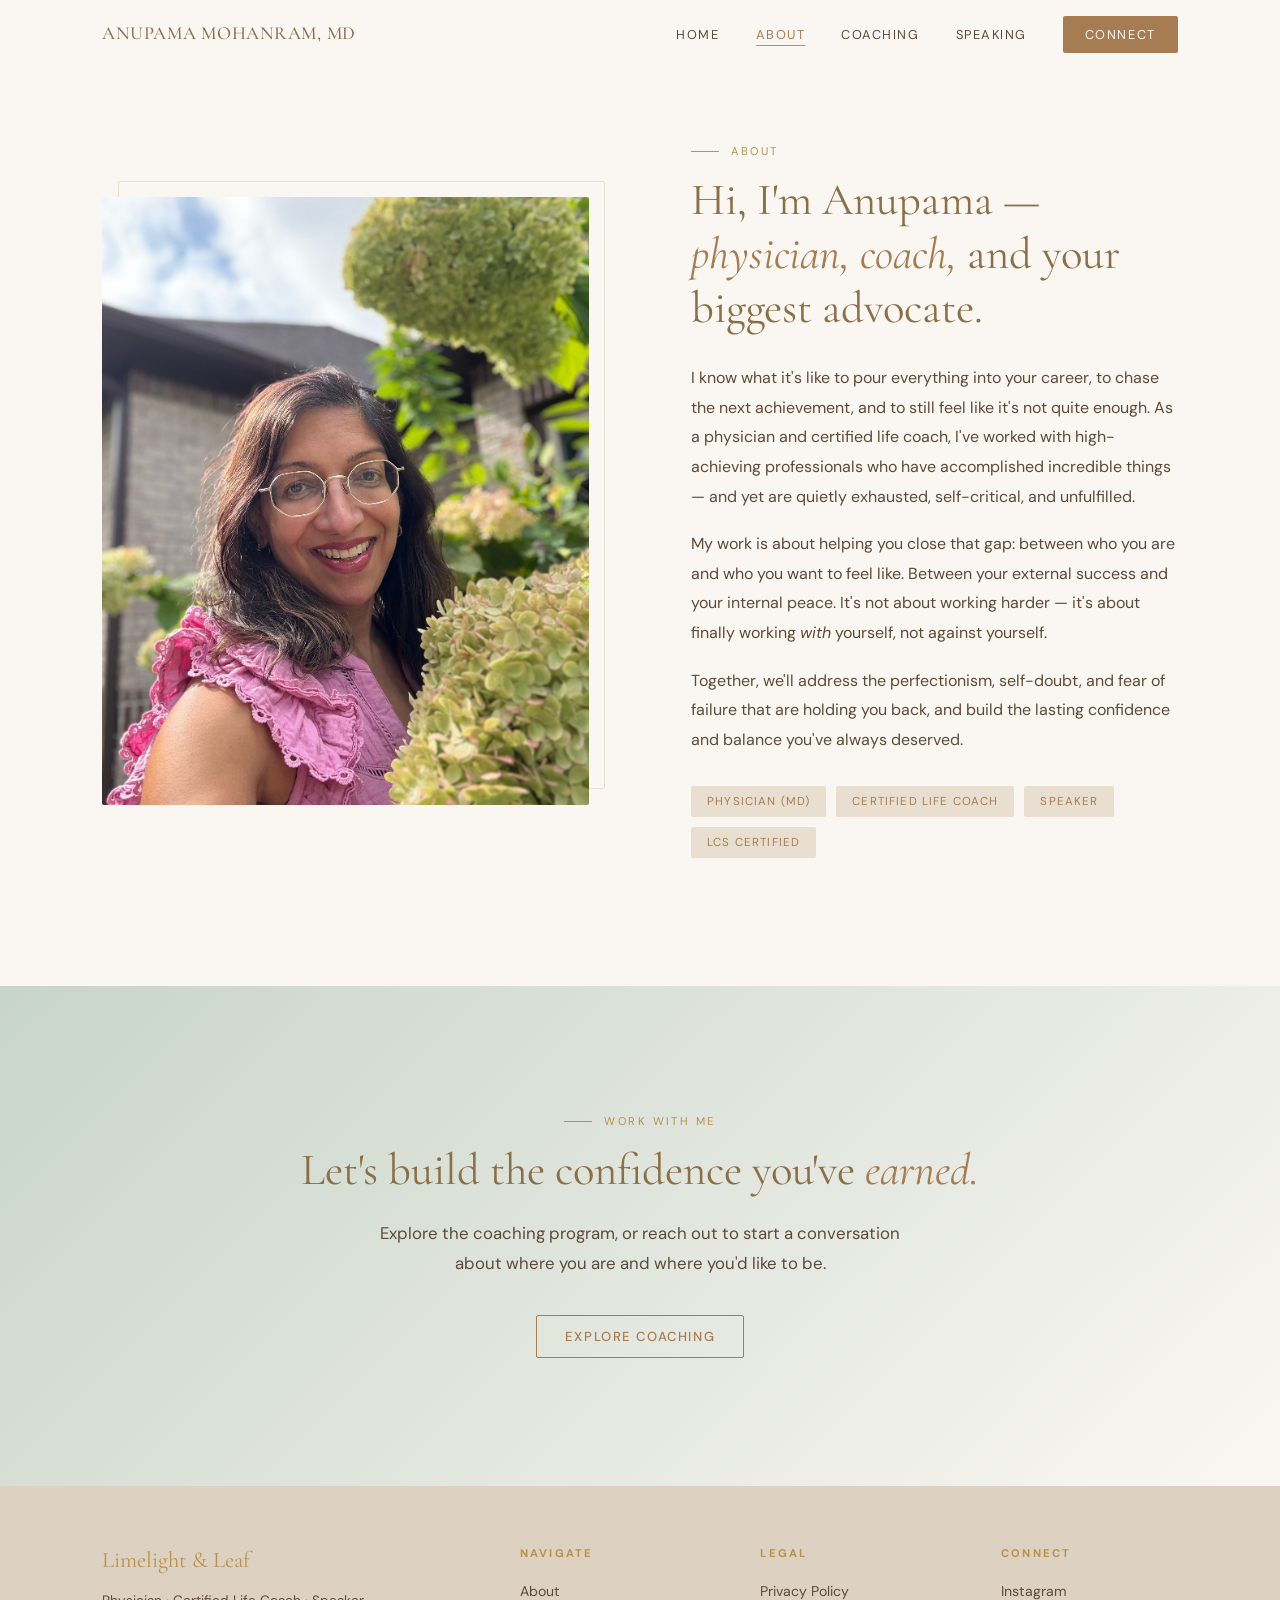
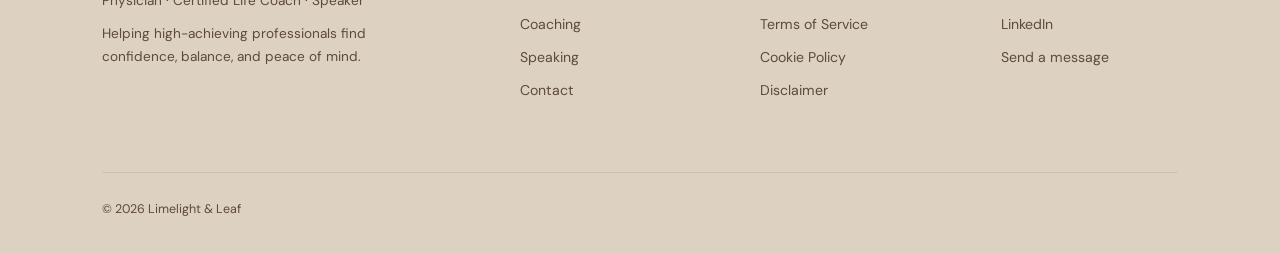
==== about.html @ 3e33fe84 "Split single-scroll site into separate pages index.html is now an authentic, editorial landing page " ====
<!DOCTYPE html>
<html lang="en">
<head>
  <meta charset="UTF-8" />
  <meta name="viewport" content="width=device-width, initial-scale=1.0" />
  <title>About Anupama Mohanram, MD — Physician &amp; Life Coach</title>
  <meta name="description" content="Meet Anupama Mohanram, MD — a physician and certified life coach who helps high-achieving professionals close the gap between external success and internal peace." />
  <meta name="theme-color" content="#faf7f2" />
  <link rel="icon" href="assets/favicon.svg" type="image/svg+xml" />
  <link rel="canonical" href="https://anupamamd.com/about.html" />

  <meta property="og:type" content="website" />
  <meta property="og:title" content="About Anupama Mohanram, MD" />
  <meta property="og:description" content="Physician, certified life coach, and speaker helping high-achieving professionals." />
  <meta property="og:url" content="https://anupamamd.com/about.html" />
  <meta property="og:image" content="https://anupamamd.com/greeting.jpeg" />

  <link rel="preconnect" href="https://fonts.googleapis.com" />
  <link rel="preconnect" href="https://fonts.gstatic.com" crossorigin />
  <link href="https://fonts.googleapis.com/css2?family=Cormorant+Garamond:ital,wght@0,300;0,400;0,500;0,600;1,300;1,400;1,500&family=DM+Sans:ital,opsz,wght@0,9..40,300;0,9..40,400;0,9..40,500;1,9..40,300&display=swap" rel="stylesheet" />
  <link rel="stylesheet" href="assets/styles.css" />
</head>
<body>

  <header id="site-nav"></header>
  <div id="mobile-menu-mount"></div>

  <!-- ABOUT -->
  <section id="about" class="page-top">
    <div class="about-image reveal">
      <img src="greeting.jpeg" alt="Dr. Anupama Mohanram" loading="lazy" onerror="this.style.display='none'; this.parentElement.innerHTML+='<div style=\'width:100%;aspect-ratio:4/5;background:linear-gradient(150deg, var(--sand) 0%, var(--taupe) 100%);display:flex;align-items:center;justify-content:center;color:var(--warm-brown);font-family:Cormorant Garamond,serif;font-style:italic;\'>Image placeholder</div>';" />
    </div>
    <div class="about-text reveal">
      <div class="section-label">About</div>
      <h2 class="section-title">Hi, I'm Anupama — <em>physician, coach,</em> and your biggest advocate.</h2>
      <p>I know what it's like to pour everything into your career, to chase the next achievement, and to still feel like it's not quite enough. As a physician and certified life coach, I've worked with high-achieving professionals who have accomplished incredible things — and yet are quietly exhausted, self-critical, and unfulfilled.</p>
      <p>My work is about helping you close that gap: between who you are and who you want to feel like. Between your external success and your internal peace. It's not about working harder — it's about finally working <em>with</em> yourself, not against yourself.</p>
      <p>Together, we'll address the perfectionism, self-doubt, and fear of failure that are holding you back, and build the lasting confidence and balance you've always deserved.</p>
      <div class="about-credentials">
        <span class="credential-tag">Physician (MD)</span>
        <span class="credential-tag">Certified Life Coach</span>
        <span class="credential-tag">Speaker</span>
        <span class="credential-tag">LCS Certified</span>
      </div>
    </div>
  </section>

  <!-- CLOSING CTA -->
  <section class="cta-band">
    <div class="section-label reveal">Work With Me</div>
    <h2 class="reveal">Let's build the confidence you've <em>earned.</em></h2>
    <p class="reveal">Explore the coaching program, or reach out to start a conversation about where you are and where you'd like to be.</p>
    <a href="coaching.html" class="btn-primary reveal">Explore Coaching</a>
  </section>

  <footer id="site-footer"></footer>

  <script src="assets/partials.js"></script>
  <script src="assets/main.js"></script>
</body>
</html>
---- assets/styles.css ----
*, *::before, *::after { box-sizing: border-box; margin: 0; padding: 0; }

:root {
  --cream: #faf7f2;
  --warm-white: #fff9f3;
  --sand: #e8dfd0;
  --taupe: #c4ae96;
  --warm-brown: #a67c52;
  --dark-brown: #8b6f47;
  --sage: #8a9e8c;
  --sage-light: #c8d5c9;
  --accent-gold: #b8924a;
  --text-dark: #2c1f14;
  --text-mid: #5c4a3a;
  --text-light: #8a7a6e;
  --section-pad: clamp(80px, 10vw, 140px);
}

html { scroll-behavior: smooth; }

body {
  font-family: 'DM Sans', sans-serif;
  background: var(--cream);
  color: var(--text-dark);
  overflow-x: hidden;
}

a:focus-visible,
button:focus-visible,
input:focus-visible,
select:focus-visible,
textarea:focus-visible {
  outline: 2px solid var(--warm-brown);
  outline-offset: 3px;
  border-radius: 2px;
}

/* ─── NAV ─── */
nav {
  position: fixed;
  top: 0; left: 0; right: 0;
  z-index: 100;
  display: flex;
  align-items: center;
  justify-content: space-between;
  padding: 22px 8vw;
  transition: background 0.4s, box-shadow 0.4s;
}
nav.scrolled {
  background: rgba(250, 247, 242, 0.96);
  backdrop-filter: blur(10px);
  box-shadow: 0 1px 0 var(--sand);
}
.nav-logo {
  font-family: 'Cormorant Garamond', serif;
  font-size: 1.15rem;
  font-weight: 500;
  letter-spacing: 0.04em;
  color: var(--dark-brown);
  text-decoration: none;
  text-transform: uppercase;
}
.nav-links {
  display: flex;
  align-items: center;
  gap: 36px;
  list-style: none;
}
.nav-links a {
  font-size: 0.8rem;
  font-weight: 400;
  letter-spacing: 0.12em;
  text-transform: uppercase;
  color: var(--text-mid);
  text-decoration: none;
  transition: color 0.2s;
}
.nav-links a:hover { color: var(--warm-brown); }
.nav-links a[aria-current="page"] {
  color: var(--warm-brown);
  border-bottom: 1px solid var(--accent-gold);
  padding-bottom: 2px;
}
.nav-cta {
  background: var(--warm-brown);
  color: var(--cream) !important;
  padding: 10px 22px;
  border-radius: 2px;
  transition: background 0.2s !important;
}
.nav-cta:hover { background: var(--dark-brown) !important; color: var(--cream) !important; }
.nav-cta[aria-current="page"] { border-bottom: none; padding-bottom: 10px; }
.nav-hamburger { display: none; cursor: pointer; flex-direction: column; gap: 5px; background: none; border: none; padding: 4px; }
.nav-hamburger span { display: block; width: 24px; height: 1.5px; background: var(--text-dark); transition: 0.3s; }

/* ─── HERO ─── */
#home {
  min-height: 100vh;
  display: grid;
  grid-template-columns: 1fr 1fr;
  align-items: center;
  padding-top: 80px;
  background: linear-gradient(180deg, var(--warm-white) 0%, var(--cream) 100%);
  overflow: hidden;
  position: relative;
}
.hero-bg-circle {
  position: absolute;
  width: 60vw; height: 60vw;
  max-width: 700px; max-height: 700px;
  right: -10vw; top: 50%;
  transform: translateY(-50%);
  background: radial-gradient(circle, var(--sage-light) 0%, transparent 70%);
  opacity: 0.4;
  pointer-events: none;
}
.hero-text {
  padding: 6vw 6vw 6vw 8vw;
  position: relative;
  z-index: 2;
  animation: fadeUp 0.9s ease both;
}
.hero-eyebrow {
  font-size: 0.72rem;
  letter-spacing: 0.2em;
  text-transform: uppercase;
  color: var(--accent-gold);
  margin-bottom: 24px;
  display: flex;
  align-items: center;
  gap: 12px;
}
.hero-eyebrow::before {
  content: '';
  display: block;
  width: 36px;
  height: 1px;
  background: var(--accent-gold);
}
.hero-text h1 {
  font-family: 'Cormorant Garamond', serif;
  font-size: clamp(2.8rem, 5vw, 4.5rem);
  font-weight: 400;
  line-height: 1.1;
  color: var(--dark-brown);
  margin-bottom: 28px;
}
.hero-text h1 em {
  font-style: italic;
  color: var(--warm-brown);
}
.hero-text p {
  font-size: 1.05rem;
  line-height: 1.75;
  color: var(--text-mid);
  max-width: 480px;
  margin-bottom: 44px;
}
.hero-btns {
  display: flex;
  flex-wrap: wrap;
  gap: 16px;
}
.btn-primary {
  display: inline-block;
  padding: 12px 28px;
  border: 1.5px solid var(--warm-brown);
  color: var(--warm-brown);
  background: transparent;
  text-decoration: none;
  font-size: 0.82rem;
  font-weight: 500;
  letter-spacing: 0.12em;
  text-transform: uppercase;
  border-radius: 2px;
  transition: background 0.25s, color 0.25s, transform 0.2s;
}
.btn-primary:hover { background: var(--warm-brown); color: var(--cream); transform: translateY(-2px); }
.btn-outline {
  display: inline-block;
  padding: 12px 28px;
  border: 1.5px solid var(--warm-brown);
  color: var(--warm-brown);
  background: transparent;
  text-decoration: none;
  font-size: 0.82rem;
  font-weight: 500;
  letter-spacing: 0.12em;
  text-transform: uppercase;
  border-radius: 2px;
  transition: background 0.25s, color 0.25s, transform 0.2s;
}
.btn-outline:hover { background: var(--warm-brown); color: var(--cream); transform: translateY(-2px); }
.hero-image {
  position: relative;
  height: 100vh;
  overflow: hidden;
  animation: fadeIn 1.1s ease both 0.2s;
}
.hero-image img {
  width: 100%;
  height: 100%;
  object-fit: cover;
  object-position: center top;
}

/* ─── SECTION SHARED ─── */
section { padding: var(--section-pad) 8vw; }
.section-label {
  font-size: 0.7rem;
  letter-spacing: 0.22em;
  text-transform: uppercase;
  color: var(--accent-gold);
  margin-bottom: 16px;
  display: flex;
  align-items: center;
  gap: 12px;
}
.section-label::before {
  content: '';
  display: block;
  width: 28px;
  height: 1px;
  background: var(--accent-gold);
}
h2.section-title {
  font-family: 'Cormorant Garamond', serif;
  font-size: clamp(2rem, 3.5vw, 3.2rem);
  font-weight: 400;
  line-height: 1.2;
  color: var(--dark-brown);
  margin-bottom: 28px;
}
h2.section-title em { font-style: italic; color: var(--warm-brown); }

/* Page header offset so fixed nav doesn't overlap top content on inner pages */
.page-top { padding-top: clamp(120px, 16vh, 180px); }

/* Generic intro band on landing + inner pages */
.intro-band {
  background: var(--cream);
  text-align: center;
}
.intro-band .section-label { justify-content: center; }
.intro-band p {
  font-size: 1.15rem;
  line-height: 1.85;
  color: var(--text-mid);
  max-width: 680px;
  margin: 0 auto;
}

/* Teaser row of what-I-help-with on the home page */
.teaser-grid {
  display: grid;
  grid-template-columns: repeat(3, 1fr);
  gap: 24px;
  max-width: 1000px;
  margin: 56px auto 0;
}
.teaser-card {
  padding: 40px 32px;
  background: var(--warm-white);
  border: 1.5px solid var(--sand);
  border-radius: 2px;
  text-align: left;
  transition: border-color 0.25s, transform 0.25s;
}
.teaser-card:hover { border-color: var(--taupe); transform: translateY(-4px); }
.teaser-card .service-icon { font-size: 1.6rem; margin-bottom: 18px; }
.teaser-card h3 {
  font-family: 'Cormorant Garamond', serif;
  font-size: 1.4rem;
  font-weight: 500;
  color: var(--dark-brown);
  margin-bottom: 12px;
}
.teaser-card p {
  font-size: 0.9rem;
  line-height: 1.7;
  color: var(--text-mid);
}

/* ─── ABOUT ─── */
#about {
  background: var(--cream);
  display: grid;
  grid-template-columns: 1fr 1fr;
  gap: 8vw;
  align-items: center;
}
.about-image {
  position: relative;
}
.about-image img {
  width: 100%;
  aspect-ratio: 4/5;
  object-fit: cover;
  border-radius: 2px;
  display: block;
}
.about-image::before {
  content: '';
  position: absolute;
  inset: -16px -16px 16px 16px;
  border: 1.5px solid var(--sand);
  border-radius: 2px;
  z-index: -1;
}
.about-credentials {
  display: flex;
  flex-wrap: wrap;
  gap: 10px;
  margin-top: 32px;
}
.credential-tag {
  padding: 8px 16px;
  background: var(--sand);
  color: var(--warm-brown);
  font-size: 0.72rem;
  letter-spacing: 0.1em;
  text-transform: uppercase;
  border-radius: 2px;
}
.about-text p {
  font-size: 1rem;
  line-height: 1.85;
  color: var(--text-mid);
  margin-bottom: 18px;
}

/* ─── WHAT I HELP WITH (pain points) ─── */
#challenges {
  background: #ddd1c2;
  color: var(--text-dark);
  text-align: center;
}
#challenges .section-label {
  justify-content: center;
  color: var(--warm-brown);
}
#challenges .section-label::before {
  background: var(--warm-brown);
}
#challenges h2.section-title {
  color: var(--text-dark);
  margin-bottom: 18px;
}
#challenges h2.section-title em {
  color: var(--warm-brown);
}
#challenges > p {
  font-size: 1.05rem;
  line-height: 1.8;
  color: rgba(44,31,20,0.7); /* text-dark, semi-transparent */
  max-width: 620px;
  margin: 0 auto 64px;
}
.challenges-grid {
  display: grid;
  grid-template-columns: repeat(3, 1fr);
  gap: 2px;
  max-width: 900px;
  margin: 0 auto;
}
.challenge-card {
  padding: 44px 32px;
  background: rgba(255,255,255,0.18);
  text-align: left;
  transition: background 0.25s;
  border-radius: 2px;
  border: 1.5px solid #d2c7ad;
}
.challenge-card:hover {
  background: rgba(255,255,255,0.32);
}
.challenge-num {
  font-family: 'Cormorant Garamond', serif;
  font-size: 2.5rem;
  color: var(--warm-brown);
  opacity: 0.4;
  line-height: 1;
  margin-bottom: 20px;
}
.challenge-card h3 {
  font-family: 'Cormorant Garamond', serif;
  font-size: 1.3rem;
  font-weight: 500;
  color: var(--text-dark);
  margin-bottom: 12px;
}
.challenge-card p {
  font-size: 0.88rem;
  line-height: 1.7;
  color: var(--text-mid);
}

/* ─── SERVICES ─── */
#services {
  background: var(--warm-white);
}
.services-intro {
  display: grid;
  grid-template-columns: 1fr 1fr;
  gap: 8vw;
  align-items: start;
  margin-bottom: 80px;
}
.services-intro p {
  font-size: 1rem;
  line-height: 1.85;
  color: var(--text-mid);
}
.services-cards {
  display: grid;
  grid-template-columns: 1fr 1fr;
  gap: 24px;
}
.service-card {
  padding: 50px 44px;
  border: 1.5px solid var(--sand);
  border-radius: 2px;
  position: relative;
  overflow: hidden;
  transition: border-color 0.25s, transform 0.25s;
  background: var(--warm-white);
}
.service-card:hover { border-color: var(--taupe); transform: translateY(-4px); }
.service-card::before {
  content: '';
  position: absolute;
  top: 0; left: 0;
  width: 4px;
  height: 0;
  background: var(--warm-brown);
  transition: height 0.3s;
}
.service-card:hover::before { height: 100%; }
.service-icon {
  font-size: 1.8rem;
  margin-bottom: 24px;
}
.service-card h3 {
  font-family: 'Cormorant Garamond', serif;
  font-size: 1.6rem;
  font-weight: 500;
  color: var(--dark-brown);
  margin-bottom: 16px;
  line-height: 1.2;
}
.service-card p {
  font-size: 0.92rem;
  line-height: 1.75;
  color: var(--text-mid);
  margin-bottom: 28px;
}
.service-card a {
  font-size: 0.78rem;
  letter-spacing: 0.12em;
  text-transform: uppercase;
  color: var(--warm-brown);
  text-decoration: none;
  display: flex;
  align-items: center;
  gap: 8px;
  transition: gap 0.2s;
}
.service-card a:hover { gap: 14px; }

/* ─── TESTIMONIALS ─── */
#testimonials {
  background: var(--cream);
  text-align: center;
}
#testimonials .section-label { justify-content: center; }
#testimonials h2.section-title { margin-bottom: 64px; }
.testimonials-grid {
  display: grid;
  grid-template-columns: repeat(2, 1fr);
  gap: 28px;
  max-width: 1000px;
  margin: 0 auto;
}
.testimonial-card {
  padding: 48px 44px;
  background: var(--warm-white);
  border-radius: 2px;
  text-align: left;
  position: relative;
}
.testimonial-card::before {
  content: '"';
  font-family: 'Cormorant Garamond', serif;
  font-size: 6rem;
  color: var(--sand);
  line-height: 0.6;
  position: absolute;
  top: 36px;
  left: 36px;
}
.testimonial-card blockquote {
  font-family: 'Cormorant Garamond', serif;
  font-size: 1.2rem;
  font-style: italic;
  line-height: 1.7;
  color: var(--text-mid);
  margin-bottom: 28px;
  padding-top: 32px;
}
.testimonial-author {
  font-size: 0.78rem;
  letter-spacing: 0.1em;
  text-transform: uppercase;
  color: var(--accent-gold);
}

/* ─── SPEAKING ─── */
#speaking {
  background: var(--warm-white);
  display: grid;
  grid-template-columns: 1fr 1fr;
  gap: 8vw;
  align-items: center;
}
.speaking-image {
  position: relative;
}
.speaking-image::before {
  content: '';
  position: absolute;
  inset: -16px -16px 16px 16px;
  border: 1.5px solid var(--sand);
  border-radius: 2px;
  z-index: -1;
}
.speaking-image img {
  width: 100%;
  aspect-ratio: 4/5;
  object-fit: cover;
  border-radius: 2px;
}
.speaking-topics {
  margin: 32px 0;
  display: flex;
  flex-direction: column;
  gap: 12px;
}
.speaking-topic {
  display: flex;
  align-items: flex-start;
  gap: 14px;
  font-size: 0.94rem;
  color: var(--text-mid);
  line-height: 1.6;
}
.speaking-topic::before {
  content: '—';
  color: var(--accent-gold);
  flex-shrink: 0;
  margin-top: 1px;
}
#speaking p {
  font-size: 1rem;
  line-height: 1.85;
  color: var(--text-mid);
}

/* ─── CONTACT ─── */
#contact {
  background: var(--cream);
  display: grid;
  grid-template-columns: 1fr 1fr;
  gap: 8vw;
  align-items: start;
}
.contact-info p {
  font-size: 1rem;
  line-height: 1.85;
  color: var(--text-mid);
  margin-bottom: 32px;
}
.contact-info-items { margin-top: 36px; }
.contact-info-item {
  display: flex;
  align-items: center;
  gap: 12px;
  margin-bottom: 20px;
}
.contact-info-item span:first-child,
.contact-info-item .ci-icon {
  font-size: 1.1rem;
  line-height: 1;
  display: inline-flex;
  align-items: center;
}
.contact-info-item span:last-child,
.contact-info-item .ci-text {
  font-size: 0.92rem;
  color: var(--text-mid);
  line-height: 1.6;
}
.contact-info-item a { color: var(--warm-brown); text-decoration: none; }
.contact-info-item a:hover { text-decoration: underline; }
.contact-fallback {
  margin-top: 8px;
  font-size: 0.9rem;
  color: var(--text-mid);
  line-height: 1.7;
}
.contact-fallback a { color: var(--warm-brown); }
.contact-form {
  display: flex;
  flex-direction: column;
  gap: 32px;
  align-items: stretch;
}
.form-row {
  display: grid;
  grid-template-columns: 1fr 1fr;
  gap: 24px;
  align-items: start;
}
.form-group { display: flex; flex-direction: column; gap: 0px; }
.form-group label {
  font-size: 0.72rem;
  letter-spacing: 0.14em;
  text-transform: uppercase;
  color: var(--text-light);
  margin-bottom: 4px;
  margin-top: 8px;
}
.form-row .form-group label { margin-top: 0; }
.form-group:first-child label { margin-top: 0; }
.form-group input,
.form-group select,
.form-group textarea {
  padding: 16px 20px;
  background: var(--warm-white);
  border: 1.5px solid var(--sand);
  border-radius: 2px;
  font-family: 'DM Sans', sans-serif;
  font-size: 0.94rem;
  color: var(--text-dark);
  transition: border-color 0.2s;
  outline: none;
  width: 100%;
}
.form-group input:focus,
.form-group select:focus,
.form-group textarea:focus { border-color: var(--warm-brown); }
.form-group textarea { resize: vertical; min-height: 130px; }
.form-group select:invalid { color: var(--text-light); }
.form-group select option[value=""] { color: var(--text-light); }
.form-submit {
  margin-top: 8px;
  padding: 14px 0;
  background: linear-gradient(135deg, var(--warm-brown) 0%, var(--dark-brown) 100%);
  color: var(--cream);
  border: none;
  cursor: pointer;
  font-family: 'DM Sans', sans-serif;
  font-size: 0.94rem;
  font-weight: 500;
  letter-spacing: 0.14em;
  text-transform: uppercase;
  border-radius: 2px;
  transition: filter 0.25s, transform 0.2s;
  text-align: center;
  display: block;
  width: 100%;
  box-sizing: border-box;
}
.form-submit:hover { filter: brightness(1.08); transform: translateY(-2px); }
.contact-form form { width: 100%; }
.form-success {
  display: none;
  padding: 22px;
  background: var(--sage-light);
  color: var(--dark-brown);
  border-radius: 2px;
  font-size: 0.94rem;
  line-height: 1.65;
  text-align: center;
}
.form-reset-btn {
  margin-top: 12px;
  padding: 12px 0;
  background: transparent;
  color: var(--warm-brown);
  border: 1.5px solid var(--warm-brown);
  cursor: pointer;
  font-family: 'DM Sans', sans-serif;
  font-size: 0.82rem;
  font-weight: 500;
  letter-spacing: 0.14em;
  text-transform: uppercase;
  border-radius: 2px;
  transition: background 0.25s, color 0.25s, transform 0.2s;
  width: 100%;
}
.form-reset-btn:hover {
  background: var(--warm-brown);
  color: var(--cream);
  transform: translateY(-2px);
}
/* Fixed image placeholder styles */
.hero-image img, .about-image img, .speaking-image img {
  display: block;
  width: 100%;
  height: 100%;
  object-fit: cover;
}
.hero-image {
  min-height: 500px;
}

/* ─── CTA BAND ─── */
.cta-band {
  background: linear-gradient(135deg, var(--sage-light) 0%, var(--cream) 100%);
  text-align: center;
  padding: var(--section-pad) 8vw;
}
.cta-band .section-label { justify-content: center; }
.cta-band h2 {
  font-family: 'Cormorant Garamond', serif;
  font-size: clamp(2rem, 3.5vw, 3rem);
  font-weight: 400;
  line-height: 1.2;
  color: var(--dark-brown);
  margin-bottom: 20px;
}
.cta-band h2 em { font-style: italic; color: var(--warm-brown); }
.cta-band p {
  font-size: 1.05rem;
  line-height: 1.8;
  color: var(--text-mid);
  max-width: 560px;
  margin: 0 auto 36px;
}

/* ─── PULL QUOTE (home) ─── */
.pull-quote {
  background: var(--warm-white);
  text-align: center;
}
.pull-quote blockquote {
  font-family: 'Cormorant Garamond', serif;
  font-size: clamp(1.4rem, 2.6vw, 2.1rem);
  font-style: italic;
  line-height: 1.5;
  color: var(--dark-brown);
  max-width: 820px;
  margin: 0 auto 24px;
}
.pull-quote .testimonial-author { display: block; }
.pull-quote a {
  display: inline-block;
  margin-top: 32px;
}

/* ─── LEGAL / PROSE PAGES ─── */
.prose {
  max-width: 760px;
  margin: 0 auto;
  padding: clamp(120px, 16vh, 180px) 8vw var(--section-pad);
}
.prose .section-label { margin-bottom: 16px; }
.prose h1 {
  font-family: 'Cormorant Garamond', serif;
  font-size: clamp(2.2rem, 4vw, 3.2rem);
  font-weight: 400;
  color: var(--dark-brown);
  line-height: 1.15;
  margin-bottom: 12px;
}
.prose .updated {
  font-size: 0.82rem;
  color: var(--text-light);
  margin-bottom: 32px;
}
.prose .legal-note {
  background: var(--sand);
  border-left: 3px solid var(--accent-gold);
  padding: 18px 22px;
  border-radius: 2px;
  font-size: 0.9rem;
  line-height: 1.7;
  color: var(--text-mid);
  margin-bottom: 40px;
}
.prose h2 {
  font-family: 'Cormorant Garamond', serif;
  font-size: 1.6rem;
  font-weight: 500;
  color: var(--dark-brown);
  margin: 40px 0 14px;
}
.prose p, .prose li {
  font-size: 1rem;
  line-height: 1.85;
  color: var(--text-mid);
  margin-bottom: 16px;
}
.prose ul { margin: 0 0 16px 22px; }
.prose a { color: var(--warm-brown); }

/* ─── 404 ─── */
.notfound {
  min-height: 100vh;
  display: flex;
  flex-direction: column;
  align-items: center;
  justify-content: center;
  text-align: center;
  padding: 120px 8vw;
  background: linear-gradient(180deg, var(--warm-white) 0%, var(--cream) 100%);
}
.notfound .num {
  font-family: 'Cormorant Garamond', serif;
  font-size: clamp(5rem, 14vw, 9rem);
  color: var(--taupe);
  line-height: 1;
  margin-bottom: 12px;
}
.notfound h1 {
  font-family: 'Cormorant Garamond', serif;
  font-size: clamp(1.8rem, 3.5vw, 2.6rem);
  font-weight: 400;
  color: var(--dark-brown);
  margin-bottom: 18px;
}
.notfound p {
  font-size: 1.05rem;
  color: var(--text-mid);
  max-width: 460px;
  margin-bottom: 36px;
  line-height: 1.7;
}

/* ─── FOOTER ─── */
footer {
  background: #ddd1c2;
  padding: 60px 8vw 36px;
}
.footer-inner {
  display: grid;
  grid-template-columns: 2fr 1fr 1fr 1fr;
  gap: 5vw;
  margin-bottom: 60px;
}
.footer-brand p {
  font-family: 'Cormorant Garamond', serif;
  font-size: 1.4rem;
  font-weight: 400;
  margin-bottom: 16px;
  color: var(--accent-gold);
}
.footer-brand span {
  font-size: 0.85rem;
  color: var(--text-mid);
  line-height: 1.7;
  display: block;
}
.footer-col h4 {
  font-size: 0.7rem;
  letter-spacing: 0.2em;
  text-transform: uppercase;
  margin-bottom: 20px;
  color: var(--accent-gold);
}
.footer-col ul { list-style: none; }
.footer-col ul li { margin-bottom: 12px; }
.footer-col ul li a {
  font-size: 0.88rem;
  color: var(--text-mid);
  text-decoration: none;
  transition: color 0.2s;
}
.footer-col ul li a:hover { color: var(--dark-brown); }
.footer-bottom {
  border-top: 1px solid rgba(0,0,0,0.08);
  padding-top: 28px;
}
.footer-bottom p {
  font-size: 0.78rem;
  color: var(--text-mid);
}

/* ─── ANIMATIONS ─── */
@keyframes fadeUp {
  from { opacity: 0; transform: translateY(30px); }
  to { opacity: 1; transform: translateY(0); }
}
@keyframes fadeIn {
  from { opacity: 0; }
  to { opacity: 1; }
}
.reveal {
  opacity: 0;
  transform: translateY(24px);
  transition: opacity 0.7s ease, transform 0.7s ease;
}
.reveal.visible {
  opacity: 1;
  transform: translateY(0);
}
@media (prefers-reduced-motion: reduce) {
  html { scroll-behavior: auto; }
  .reveal { opacity: 1; transform: none; transition: none; }
  .hero-text, .hero-image { animation: none; }
}

/* ─── MOBILE NAV OVERLAY ─── */
.mobile-menu {
  display: none;
  position: fixed;
  inset: 0;
  background: var(--warm-white);
  z-index: 99;
  flex-direction: column;
  align-items: center;
  justify-content: center;
  gap: 36px;
}
.mobile-menu.open { display: flex; }
.mobile-menu a {
  font-family: 'Cormorant Garamond', serif;
  font-size: 2rem;
  color: var(--dark-brown);
  text-decoration: none;
  letter-spacing: 0.05em;
}
.mobile-close {
  position: absolute;
  top: 24px; right: 6vw;
  font-size: 1.8rem;
  cursor: pointer;
  color: var(--text-dark);
  background: none;
  border: none;
}

/* ─── RESPONSIVE ─── */
@media (max-width: 900px) {
  #home { grid-template-columns: 1fr; }
  .hero-image { height: 60vw; min-height: 320px; order: -1; }
  .hero-text { padding: 48px 6vw; }
  #about, #speaking, #contact { grid-template-columns: 1fr; }
  .about-image, .speaking-image { order: -1; }
  .services-intro { grid-template-columns: 1fr; }
  .services-cards { grid-template-columns: 1fr; }
  .challenges-grid { grid-template-columns: 1fr; }
  .testimonials-grid { grid-template-columns: 1fr; }
  .teaser-grid { grid-template-columns: 1fr; }
  .footer-inner { grid-template-columns: 1fr 1fr; gap: 36px; }
  .nav-links { display: none; }
  .nav-hamburger { display: flex; }
  .form-row { grid-template-columns: 1fr; }
}
@media (max-width: 560px) {
  section { padding: clamp(60px, 14vw, 90px) 7vw; }
  .footer-inner { grid-template-columns: 1fr; }
  .hero-text h1 { font-size: clamp(2.4rem, 9vw, 3.2rem); }
  .challenge-card, .service-card, .testimonial-card, .teaser-card { padding: 32px 26px; }
  .mobile-menu a { font-size: 1.6rem; }
}
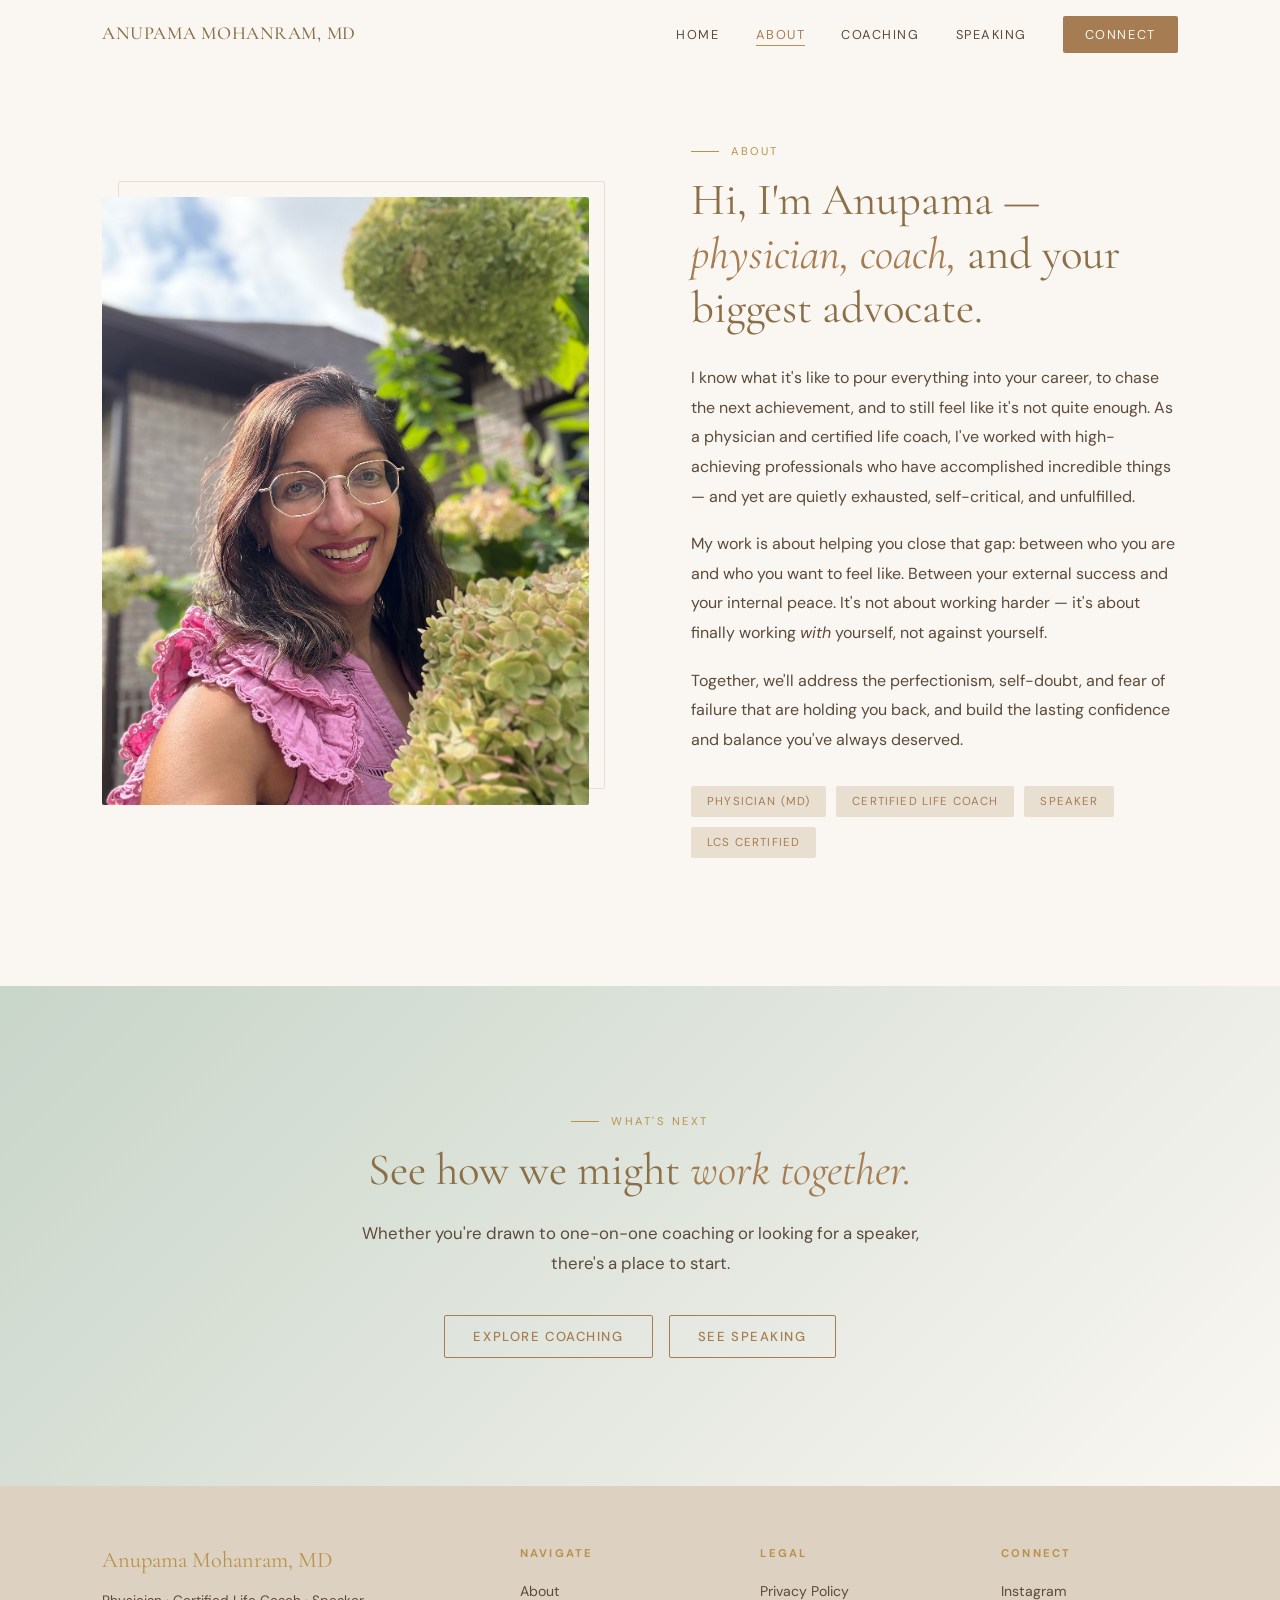
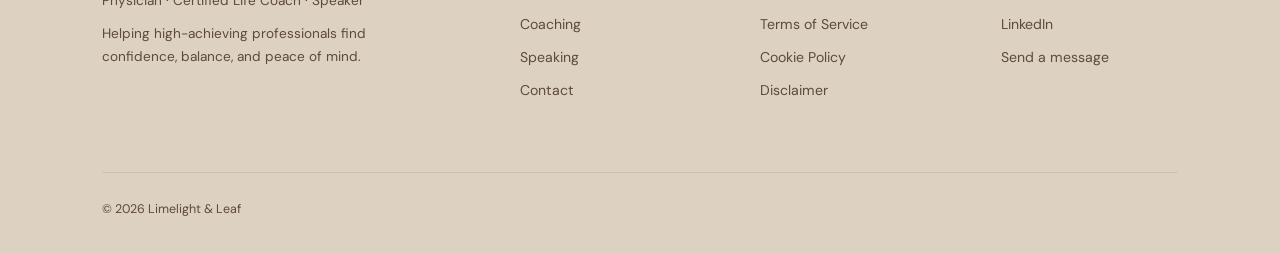
==== commit 838d16d8: "Merge: cross-page UX improvements, less form-reliant" ====
--- a/about.html
+++ b/about.html
@@ -47,10 +47,13 @@
 
   <!-- CLOSING CTA -->
   <section class="cta-band">
-    <div class="section-label reveal">Work With Me</div>
-    <h2 class="reveal">Let's build the confidence you've <em>earned.</em></h2>
-    <p class="reveal">Explore the coaching program, or reach out to start a conversation about where you are and where you'd like to be.</p>
-    <a href="coaching.html" class="btn-primary reveal">Explore Coaching</a>
+    <div class="section-label reveal">What's Next</div>
+    <h2 class="reveal">See how we might <em>work together.</em></h2>
+    <p class="reveal">Whether you're drawn to one-on-one coaching or looking for a speaker, there's a place to start.</p>
+    <div class="hero-btns reveal">
+      <a href="coaching.html" class="btn-primary">Explore Coaching</a>
+      <a href="speaking.html" class="btn-outline">See Speaking</a>
+    </div>
   </section>
 
   <footer id="site-footer"></footer>
--- a/assets/styles.css
+++ b/assets/styles.css
@@ -280,6 +280,22 @@
   line-height: 1.7;
   color: var(--text-mid);
 }
+.teaser-card .teaser-link {
+  margin-top: 18px;
+  display: inline-flex;
+  align-items: center;
+  gap: 8px;
+  font-size: 0.76rem;
+  letter-spacing: 0.12em;
+  text-transform: uppercase;
+  color: var(--warm-brown);
+  text-decoration: none;
+  transition: gap 0.2s;
+}
+.teaser-card .teaser-link:hover { gap: 14px; }
+
+/* Dual-button row inside CTA bands */
+.cta-band .hero-btns { justify-content: center; }
 
 /* ─── ABOUT ─── */
 #about {
